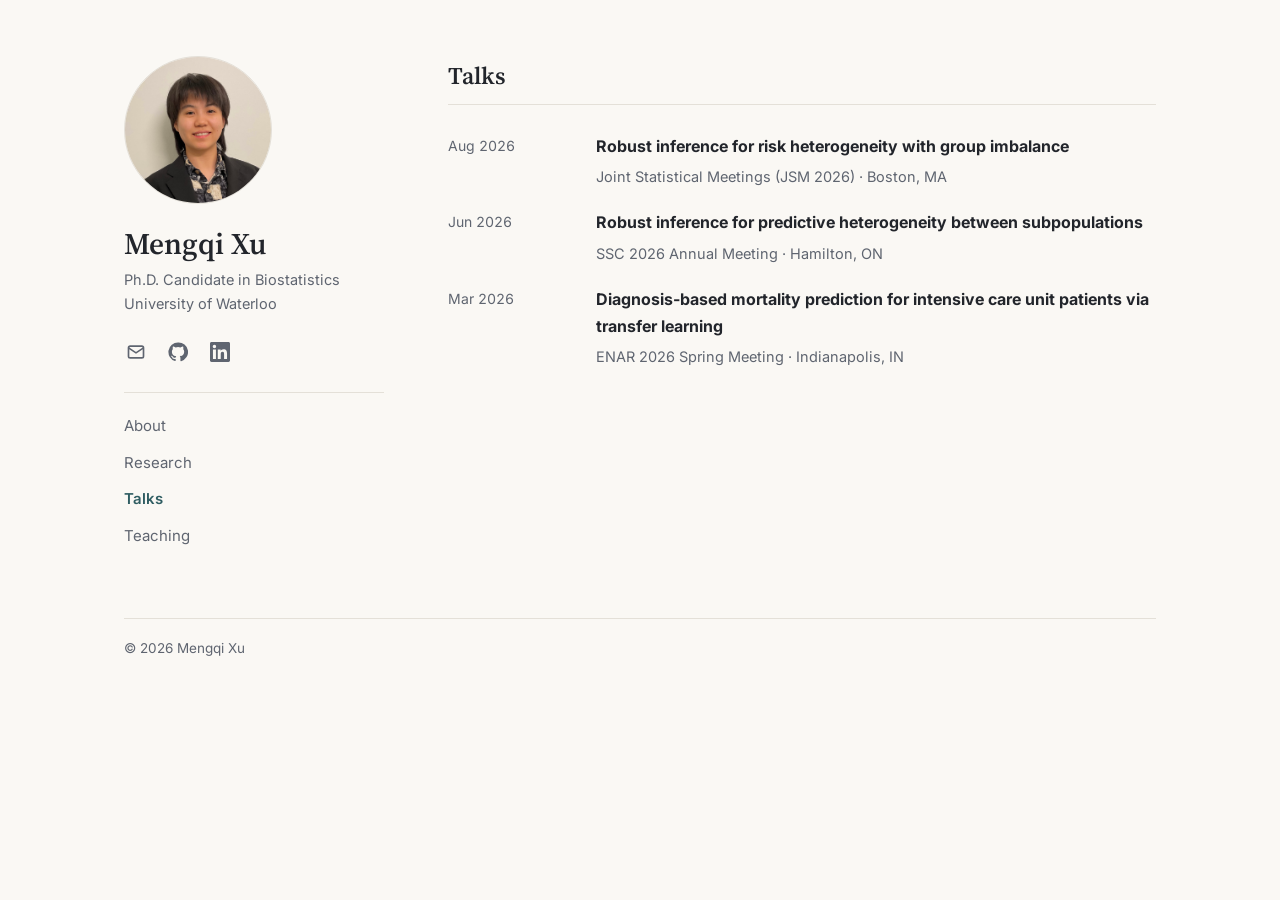
==== talks.html @ 28e6f372 "Personal academic website Co-Authored-By: Claude Opus 5.5 <noreply@anthropic.com>" ====
<!doctype html>
<html lang="en">
<head>
  <meta charset="utf-8">
  <meta name="viewport" content="width=device-width, initial-scale=1">
  <title>Talks · Mengqi Xu</title>
  <meta name="description" content="Mengqi Xu — Ph.D. candidate in Biostatistics at the University of Waterloo. Transfer learning, predictive modeling, and precision medicine.">
  <link rel="preconnect" href="https://fonts.googleapis.com">
  <link rel="preconnect" href="https://fonts.gstatic.com" crossorigin>
  <link href="https://fonts.googleapis.com/css2?family=Inter:wght@400;500;600&family=Source+Serif+4:wght@400;600&display=swap" rel="stylesheet">
  <link rel="stylesheet" href="assets/style.css">
</head>
<body>
<div class="page">

  <aside class="sidebar">
    <div class="profile">
      <img class="avatar" src="assets/photo.jpg" alt="Mengqi Xu">
      <div>
        <h1>Mengqi Xu</h1>
        <p class="role">Ph.D. Candidate in Biostatistics<br>University of Waterloo</p>
      </div>
    </div>
    <ul class="links">
      <li><a data-email="ac.oolretawu@ux233m" data-keep-text href="#" title="Email" aria-label="Email"><svg viewBox="0 0 24 24" fill="none" stroke="currentColor" stroke-width="2"><rect x="3" y="5" width="18" height="14" rx="2"/><path d="m3 7 9 6 9-6"/></svg></a></li>
      <li><a href="https://github.com/mengqi-xu" title="GitHub" aria-label="GitHub"><svg viewBox="0 0 24 24" fill="currentColor"><path d="M12 .5a11.5 11.5 0 0 0-3.64 22.41c.58.1.79-.25.79-.56v-2c-3.2.7-3.88-1.37-3.88-1.37-.52-1.33-1.28-1.69-1.28-1.69-1.05-.71.08-.7.08-.7 1.16.08 1.77 1.19 1.77 1.19 1.03 1.77 2.7 1.26 3.36.96.1-.75.4-1.26.73-1.55-2.55-.29-5.24-1.28-5.24-5.69 0-1.26.45-2.29 1.19-3.1-.12-.29-.52-1.46.11-3.05 0 0 .97-.31 3.17 1.18a11 11 0 0 1 5.77 0c2.2-1.49 3.17-1.18 3.17-1.18.63 1.59.23 2.76.11 3.05.74.81 1.19 1.84 1.19 3.1 0 4.42-2.7 5.4-5.26 5.68.41.36.78 1.06.78 2.14v3.17c0 .31.21.67.8.56A11.5 11.5 0 0 0 12 .5Z"/></svg></a></li>
      <li><a href="https://www.linkedin.com/in/mengqi-x-09b290273/" title="LinkedIn" aria-label="LinkedIn"><svg viewBox="0 0 24 24" fill="currentColor"><path d="M20.45 20.45h-3.56v-5.57c0-1.33-.02-3.04-1.85-3.04-1.85 0-2.14 1.45-2.14 2.94v5.67H9.35V9h3.41v1.56h.05c.48-.9 1.64-1.85 3.37-1.85 3.6 0 4.27 2.37 4.27 5.46v6.28ZM5.34 7.43a2.06 2.06 0 1 1 0-4.13 2.06 2.06 0 0 1 0 4.13ZM7.12 20.45H3.56V9h3.56v11.45ZM22.22 0H1.77C.79 0 0 .77 0 1.73v20.54C0 23.23.79 24 1.77 24h20.45c.98 0 1.78-.77 1.78-1.73V1.73C24 .77 23.2 0 22.22 0Z"/></svg></a></li>
    </ul>
    <nav class="menu">
      <a href="index.html">About</a>
      <a href="publications.html">Research</a>
      <a href="talks.html" aria-current="page">Talks</a>
      <a href="teaching.html">Teaching</a>
    </nav>
  </aside>

  <main>
    <section id="talks">
      <h2>Talks</h2>
      <ul class="rows">
        <li><span class="when">Aug 2026</span><div>
          <h3>Robust inference for risk heterogeneity with group imbalance</h3>
          <span class="sub">Joint Statistical Meetings (JSM 2026) · Boston, MA</span></div></li>
        <li><span class="when">Jun 2026</span><div>
          <h3>Robust inference for predictive heterogeneity between subpopulations</h3>
          <span class="sub">SSC 2026 Annual Meeting · Hamilton, ON</span></div></li>
        <li><span class="when">Mar 2026</span><div>
          <h3>Diagnosis-based mortality prediction for intensive care unit patients via transfer learning</h3>
          <span class="sub">ENAR 2026 Spring Meeting · Indianapolis, IN</span></div></li>
      </ul>
    </section>
  </main>

  <footer>© <span data-year>2026</span> Mengqi Xu</footer>
</div>
<script src="assets/main.js"></script>
</body>
</html>
---- assets/style.css ----
:root {
  --bg: #faf8f4;
  --surface: #ffffff;
  --text: #22252b;
  --muted: #5f6570;
  --line: #e4e0d8;
  --accent: #2f5d62;
  --accent-soft: #e6efee;
  --serif: "Source Serif 4", Georgia, "Times New Roman", serif;
  --sans: "Inter", -apple-system, BlinkMacSystemFont, "Segoe UI", sans-serif;
}

@media (prefers-color-scheme: dark) {
  :root {
    --bg: #15171b;
    --surface: #1d2025;
    --text: #e6e4df;
    --muted: #a0a5ad;
    --line: #2e3238;
    --accent: #7fb7b0;
    --accent-soft: #23302f;
  }
}

* { box-sizing: border-box; }

html { scroll-behavior: smooth; }

body {
  margin: 0;
  background: var(--bg);
  color: var(--text);
  font-family: var(--sans);
  font-size: 16px;
  line-height: 1.65;
}

a { color: var(--accent); text-decoration: none; }
a:hover { text-decoration: underline; text-underline-offset: 3px; }

/* ---------- Layout: sticky profile sidebar + content ---------- */

.page {
  max-width: 1080px;
  margin: 0 auto;
  padding: 56px 24px;
  display: grid;
  grid-template-columns: 260px 1fr;
  gap: 64px;
}

.sidebar {
  position: sticky;
  top: 56px;
  align-self: start;
}

.avatar {
  width: 148px;
  height: 148px;
  border-radius: 50%;
  object-fit: cover;
  display: grid;
  place-items: center;
  background: var(--accent-soft);
  color: var(--accent);
  font-family: var(--serif);
  font-size: 52px;
  border: 1px solid var(--line);
}

.sidebar h1 {
  font-family: var(--serif);
  font-weight: 600;
  font-size: 30px;
  line-height: 1.2;
  margin: 22px 0 6px;
}

.sidebar .role {
  color: var(--muted);
  font-size: 14.5px;
  margin: 0 0 18px;
}

.links {
  list-style: none;
  padding: 0;
  margin: 0 0 22px -6px;
  display: flex;
  gap: 6px;
}
.links a {
  display: grid;
  place-items: center;
  width: 36px;
  height: 36px;
  border-radius: 8px;
  color: var(--muted);
}
.links a:hover { color: var(--accent); background: var(--accent-soft); }
.links svg { width: 20px; height: 20px; }

nav.menu {
  border-top: 1px solid var(--line);
  padding-top: 16px;
  display: flex;
  flex-direction: column;
  gap: 2px;
}
nav.menu a {
  color: var(--muted);
  font-size: 15px;
  padding: 5px 10px;
  margin-left: -10px;
  border-radius: 6px;
}
nav.menu a:hover { color: var(--text); background: var(--accent-soft); text-decoration: none; }
nav.menu a[aria-current="page"] { color: var(--accent); font-weight: 600; }

main { min-width: 0; }

/* ---------- Content ---------- */

section { margin-bottom: 52px; }

h2 {
  font-family: var(--serif);
  font-weight: 600;
  font-size: 24px;
  margin: 0 0 18px;
  padding-bottom: 8px;
  border-bottom: 1px solid var(--line);
}

h3 { font-size: 16px; margin: 0 0 4px; }

.lede { font-size: 17.5px; }

.tags { display: flex; flex-wrap: wrap; gap: 8px; padding: 0; margin: 14px 0 0; list-style: none; }
.tags li {
  background: var(--accent-soft);
  color: var(--accent);
  font-size: 13.5px;
  padding: 3px 12px;
  border-radius: 999px;
}

/* Timeline rows: date column + body */
.rows { list-style: none; padding: 0; margin: 0; }
.rows > li {
  display: grid;
  grid-template-columns: 130px 1fr;
  gap: 18px;
  padding: 10px 0;
}
.rows .when { color: var(--muted); font-size: 14px; padding-top: 1px; font-variant-numeric: tabular-nums; }
.rows .sub { color: var(--muted); font-size: 14.5px; }
.rows ul { margin: 6px 0 0; padding-left: 18px; font-size: 15px; }

/* Publications */
.pubs { list-style: none; padding: 0; margin: 0; counter-reset: pub; }
.pubs > li {
  position: relative;
  padding: 16px 18px 16px 52px;
  margin-bottom: 12px;
  background: var(--surface);
  border: 1px solid var(--line);
  border-radius: 10px;
}
.pubs > li::before {
  counter-increment: pub;
  content: counter(pub);
  position: absolute;
  left: 18px;
  top: 16px;
  font-family: var(--serif);
  color: var(--muted);
}
.pub-title { font-weight: 600; display: block; }
.pub-authors { font-size: 14.5px; color: var(--muted); }
.pub-authors b { color: var(--text); font-weight: 600; }
.pub-venue { font-size: 14.5px; font-style: italic; }
.badges { margin-top: 8px; display: flex; flex-wrap: wrap; gap: 6px; }
.badge {
  font-size: 12.5px;
  padding: 2px 10px;
  border: 1px solid var(--accent);
  border-radius: 999px;
}
.badge:hover { background: var(--accent); color: var(--bg); text-decoration: none; }

.more { font-size: 15px; font-weight: 500; }

.course-grid {
  display: grid;
  grid-template-columns: repeat(auto-fill, minmax(220px, 1fr));
  gap: 10px;
  list-style: none;
  padding: 0;
  margin: 0;
}
.course-grid li {
  background: var(--surface);
  border: 1px solid var(--line);
  border-radius: 8px;
  padding: 10px 14px;
  font-size: 15px;
}
.course-grid .code { font-weight: 600; color: var(--accent); display: block; font-size: 14px; }

footer {
  grid-column: 1 / -1;
  border-top: 1px solid var(--line);
  padding-top: 18px;
  color: var(--muted);
  font-size: 13.5px;
}

/* ---------- Mobile ---------- */

@media (max-width: 820px) {
  .page { grid-template-columns: 1fr; gap: 36px; padding: 32px 16px; }
  .sidebar { position: static; }
  .profile { display: flex; gap: 18px; align-items: center; }
  .avatar { width: 88px; height: 88px; font-size: 32px; }
  .sidebar h1 { margin-top: 0; font-size: 26px; }
  .sidebar .role { margin-bottom: 0; }
  .links { margin: 14px 0 14px -6px; }
  nav.menu { flex-direction: row; flex-wrap: wrap; gap: 4px 6px; }
  nav.menu a { margin-left: 0; }
  .rows > li { grid-template-columns: 1fr; gap: 2px; }
}
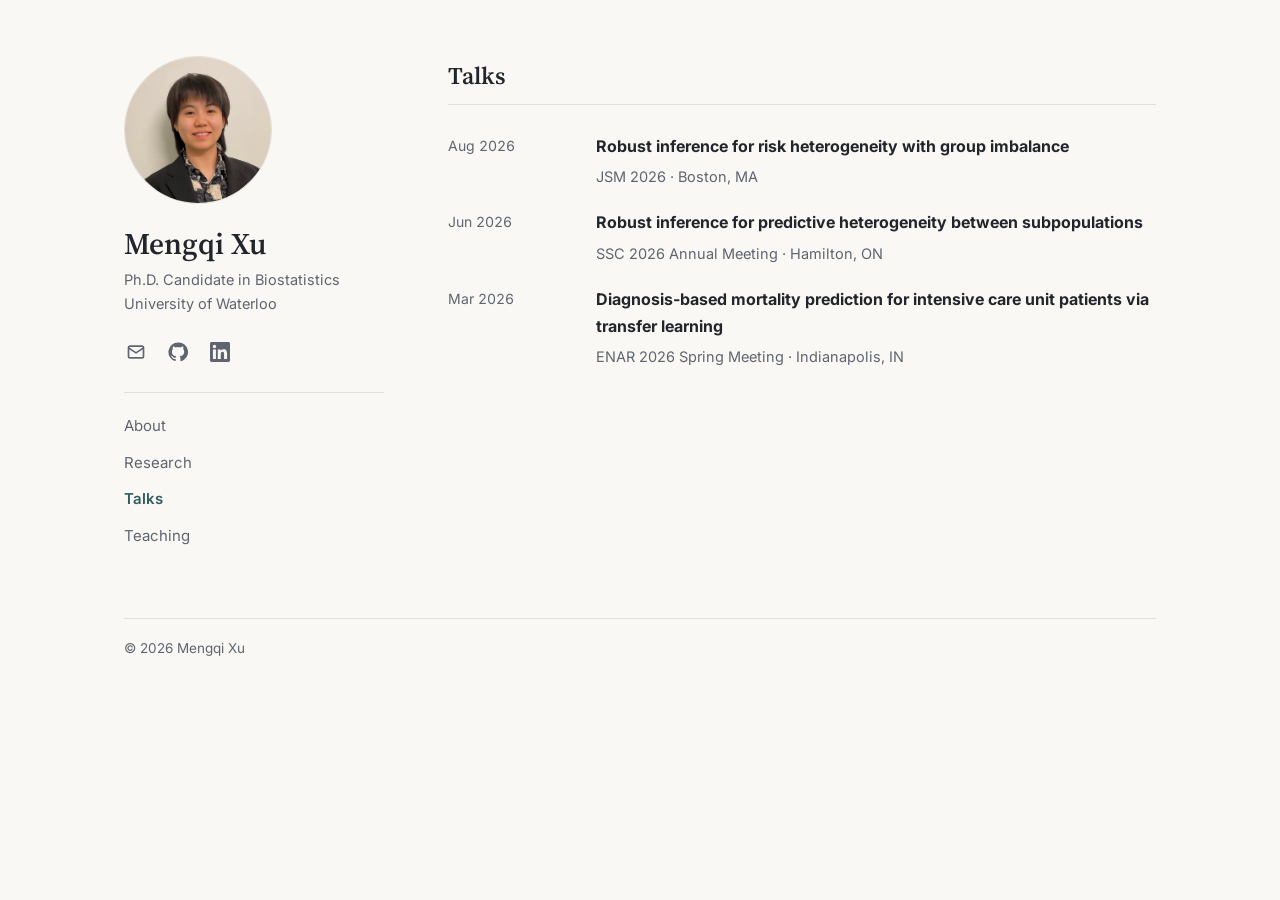
==== commit bb0d081b: "Update bio, tags, talks, teaching" ====
--- a/talks.html
+++ b/talks.html
@@ -40,7 +40,7 @@
       <ul class="rows">
         <li><span class="when">Aug 2026</span><div>
           <h3>Robust inference for risk heterogeneity with group imbalance</h3>
-          <span class="sub">Joint Statistical Meetings (JSM 2026) · Boston, MA</span></div></li>
+          <span class="sub">JSM 2026 · Boston, MA</span></div></li>
         <li><span class="when">Jun 2026</span><div>
           <h3>Robust inference for predictive heterogeneity between subpopulations</h3>
           <span class="sub">SSC 2026 Annual Meeting · Hamilton, ON</span></div></li>
